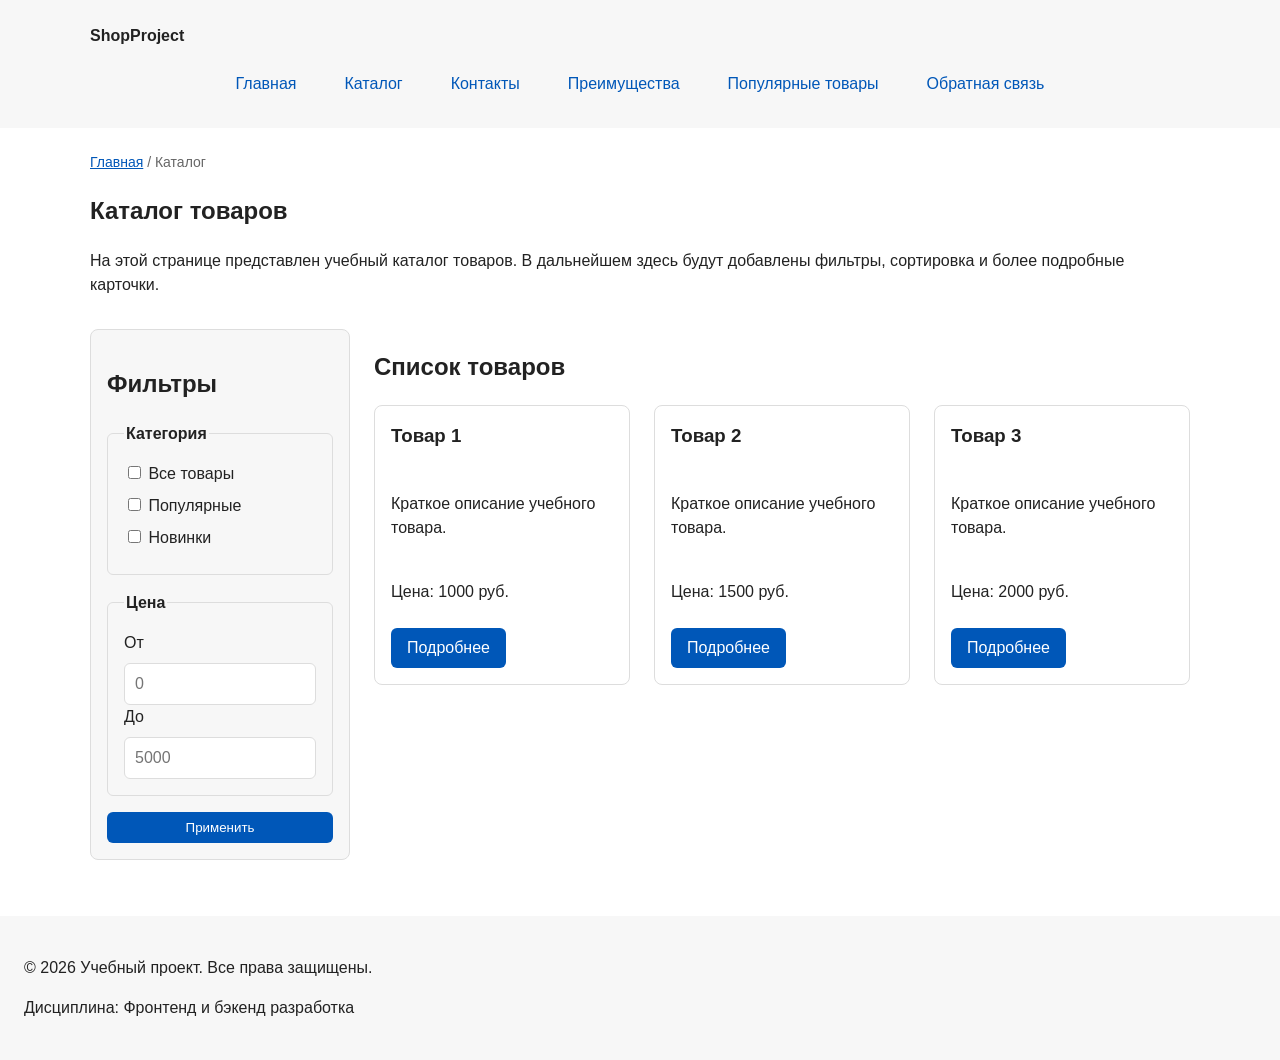
==== catalog.html @ c8adfaac "feat: add flex navigation and grid catalog layout" ====
<!DOCTYPE html>
<html lang="ru">
<head>
  <meta charset="UTF-8">
  <meta name="viewport" content="width=device-width, initial-scale=1.0">
  <meta name="description" content="Каталог товаров учебного интернет-магазина.">
  <title>Каталог товаров — Учебный интернет-магазин</title>
  <link rel="stylesheet" href="css/style.css">
</head>
<body>
  <header>
    <div class="site-header">
      <a class="site-logo" href="index.html">ShopProject</a>

      <nav class="site-nav" aria-label="Основная навигация">
        <ul class="site-nav__list">
          <li><a href="index.html">Главная</a></li>
          <li><a href="catalog.html">Каталог</a></li>
          <li><a href="contacts.html">Контакты</a></li>
          <li><a href="index.html#advantages">Преимущества</a></li>
          <li><a href="index.html#popular">Популярные товары</a></li>
          <li><a href="index.html#contacts">Обратная связь</a></li>
        </ul>
      </nav>
    </div>
  </header>

  <main>
    <nav class="breadcrumbs" aria-label="Хлебные крошки">
      <a href="index.html">Главная</a>
      <span>Каталог</span>
    </nav>

    <section class="section">
      <h1>Каталог товаров</h1>
      <p>
        На этой странице представлен учебный каталог товаров.
        В дальнейшем здесь будут добавлены фильтры, сортировка и более
        подробные карточки.
      </p>
    </section>

    <section class="catalog-layout">
      <aside class="catalog-filters">
        <h2>Фильтры</h2>

        <form class="filters-form" action="#" method="get">
          <fieldset>
            <legend>Категория</legend>

            <label>
              <input type="checkbox" name="category" value="all">
              Все товары
            </label>

            <label>
              <input type="checkbox" name="category" value="popular">
              Популярные
            </label>

            <label>
              <input type="checkbox" name="category" value="new">
              Новинки
            </label>
          </fieldset>

          <fieldset>
            <legend>Цена</legend>

            <label for="price-from">От</label>
            <input id="price-from" name="price-from" type="number" min="0" placeholder="0">

            <label for="price-to">До</label>
            <input id="price-to" name="price-to" type="number" min="0" placeholder="5000">
          </fieldset>

          <button class="button" type="submit">Применить</button>
        </form>
      </aside>

      <section class="catalog-products">
        <h2>Список товаров</h2>

        <div class="products-grid">
        <article class="product-card">
          <h3>Товар 1</h3>
          <p>Краткое описание учебного товара.</p>
          <p>Цена: 1000 руб.</p>
          <a class="button" href="index.html#popular">Подробнее</a>
        </article>

        <article class="product-card">
          <h3>Товар 2</h3>
          <p>Краткое описание учебного товара.</p>
          <p>Цена: 1500 руб.</p>
          <a class="button" href="index.html#popular">Подробнее</a>
        </article>

        <article class="product-card">
          <h3>Товар 3</h3>
          <p>Краткое описание учебного товара.</p>
          <p>Цена: 2000 руб.</p>
          <a class="button" href="index.html#popular">Подробнее</a>
        </article>
        </div>
      </section>
    </section>
  </main>

  <footer>
    <p>&copy; 2026 Учебный проект. Все права защищены.</p>
    <p>Дисциплина: Фронтенд и бэкенд разработка</p>
  </footer>
</body>
</html>
---- css/style.css ----
:root {

  --color-bg: #ffffff;
  --color-text: #222222;
  --color-muted: #666666;
  --color-primary: #0057b8;
  --color-primary-dark: #003f86;
  --color-border: #dddddd;
  --color-surface: #f7f7f7;
  --color-surface-accent: #eef5ff;
  --color-danger: #b00020;
  --color-success: #168a2f;
  --color-success-bg: #eefaf0;
  --color-white: #ffffff;

  --space-xs: 4px;
  --space-sm: 8px;
  --space-md: 16px;
  --space-lg: 24px;
  --space-xl: 32px;

  --radius-sm: 6px;
  --radius-md: 8px;
  --radius-lg: 12px;

  --container-width: 1100px;
}

* {
  box-sizing: border-box;
}

body {
  margin: 0;
  font-family: Arial, sans-serif;
  line-height: 1.5;
  color: var(--color-text);
  background-color: var(--color-bg);
}

header,
main,
footer {
  padding: var(--space-lg);
}

header {
  background-color: var(--color-surface);
}

footer {
  background-color: var(--color-surface);
}

a {
  color: var(--color-primary);
}

a:hover {
  color: var(--color-primary-dark);
}

a:focus-visible {
  outline: 2px solid var(--color-primary);
  outline-offset: 3px;
}

.site-header {
  max-width: var(--container-width);
  margin: 0 auto;
}

.site-logo {
  font-weight: bold;
  text-decoration: none;
  color: var(--color-text);
}

.site-nav__list {
  display: flex;
  flex-wrap: wrap;
  justify-content: center;
  align-items: center;
  gap: var(--space-md);
  padding: 0;
  margin: var(--space-md) 0 0;
  list-style: none;
}

.site-nav__list a {
  display: inline-block;
  padding: var(--space-sm) var(--space-md);
  color: var(--color-primary);
  text-decoration: none;
  border-radius: var(--radius-sm);
}

.site-nav__list a:hover {
  color: var(--color-white);
  background-color: var(--color-primary);
}

.hero {
  max-width: var(--container-width);
  margin: 0 auto var(--space-xl);
  padding: var(--space-xl) var(--space-lg);
  background-color: var(--color-surface-accent);
  border-radius: var(--radius-lg);
}

.section {
  max-width: var(--container-width);
  margin: 0 auto var(--space-xl);
}

.section h2 {
  margin-top: 0;
}

.button {
  display: inline-block;
  padding: var(--space-sm) var(--space-md);
  color: var(--color-white);
  background-color: var(--color-primary);
  text-decoration: none;
  border: none;
  border-radius: var(--radius-sm);
  cursor: pointer;
}

.button:hover {
  background-color: var(--color-primary-dark);
}

.button:focus-visible {
  outline: 2px solid var(--color-primary);
  outline-offset: 3px;
}

.button:disabled {
  opacity: 0.6;
  cursor: not-allowed;
}

.product-card {
  display: flex;
  flex-direction: column;
  gap: var(--space-sm);
  margin-bottom: 0;
  padding: var(--space-md);
  border: 1px solid var(--color-border);
  border-radius: var(--radius-md);
  background-color: var(--color-bg);
}

.product-card .button {
  margin-top: auto;
  align-self: flex-start;
}

.product-card:hover {
  border-color: var(--color-primary);
}

.product-card h3 {
  margin-top: 0;
}

.aside-info {
  max-width: var(--container-width);
  margin: 0 auto var(--space-xl);
  padding: var(--space-md);
  border-left: 4px solid var(--color-primary);
  background-color: var(--color-surface);
}

.order-dialog {
  width: min(100% - 32px, 560px);
  padding: var(--space-lg);
  border: none;
  border-radius: var(--radius-lg);
}

.order-dialog::backdrop {
  background-color: rgba(0, 0, 0, 0.5);
}

.form-field {
  margin-bottom: var(--space-md);
}

.form-field label {
  display: block;
  margin-bottom: var(--space-xs);
}

.form-field input,
.form-field select,
.form-field textarea {
  width: 100%;
  padding: 10px 12px;
  border: 1px solid var(--color-border);
  border-radius: var(--radius-sm);
  font: inherit;
}

.form-field input:hover,
.form-field select:hover,
.form-field textarea:hover {
  border-color: var(--color-primary);
}

.form-field input:focus-visible,
.form-field select:focus-visible,
.form-field textarea:focus-visible,
.form-actions button:focus-visible {
  outline: 2px solid var(--color-primary);
  outline-offset: 3px;
}

.form-field input[type="checkbox"] {
  width: auto;
}

.form-field small {
  display: block;
  margin-top: var(--space-xs);
  color: var(--color-muted);
}

[aria-invalid="true"] {
  border-color: var(--color-danger);
}

.form-actions {
  display: flex;
  gap: var(--space-md);
  margin-top: var(--space-lg);
}

.success-message {
  max-width: var(--container-width);
  margin: var(--space-lg) auto;
  padding: var(--space-md);
  border-left: 4px solid var(--color-success);
  background-color: var(--color-success-bg);
}

html {
  scroll-behavior: smooth;
}

:target {
  outline: 2px dashed var(--color-primary);
  outline-offset: 4px;
}

.breadcrumbs {
  max-width: var(--container-width);
  margin: 0 auto var(--space-md);
  font-size: 14px;
  color: var(--color-muted);
}

.breadcrumbs a {
  color: var(--color-primary);
}

.breadcrumbs span::before {
  content: " / ";
  color: var(--color-muted);
}

.products-grid {
  display: grid;
  grid-template-columns: repeat(3, 1fr);
  gap: var(--space-lg);
}

.catalog-layout {
  max-width: var(--container-width);
  margin: 0 auto var(--space-xl);
  display: grid;
  grid-template-columns: 260px 1fr;
  grid-template-areas: "filters products";
  gap: var(--space-lg);
}

.catalog-filters {
  grid-area: filters;
  padding: var(--space-md);
  border: 1px solid var(--color-border);
  border-radius: var(--radius-md);
  background-color: var(--color-surface);
}

.catalog-products {
  grid-area: products;
}

.filters-form {
  display: grid;
  gap: var(--space-md);
}

.filters-form fieldset {
  margin: 0;
  padding: var(--space-md);
  border: 1px solid var(--color-border);
  border-radius: var(--radius-sm);
}

.filters-form legend {
  font-weight: 700;
}

.filters-form label {
  display: block;
  margin-bottom: var(--space-sm);
}

.filters-form input[type="number"] {
  width: 100%;
  padding: 8px 10px;
  border: 1px solid var(--color-border);
  border-radius: var(--radius-sm);
  font: inherit;
}
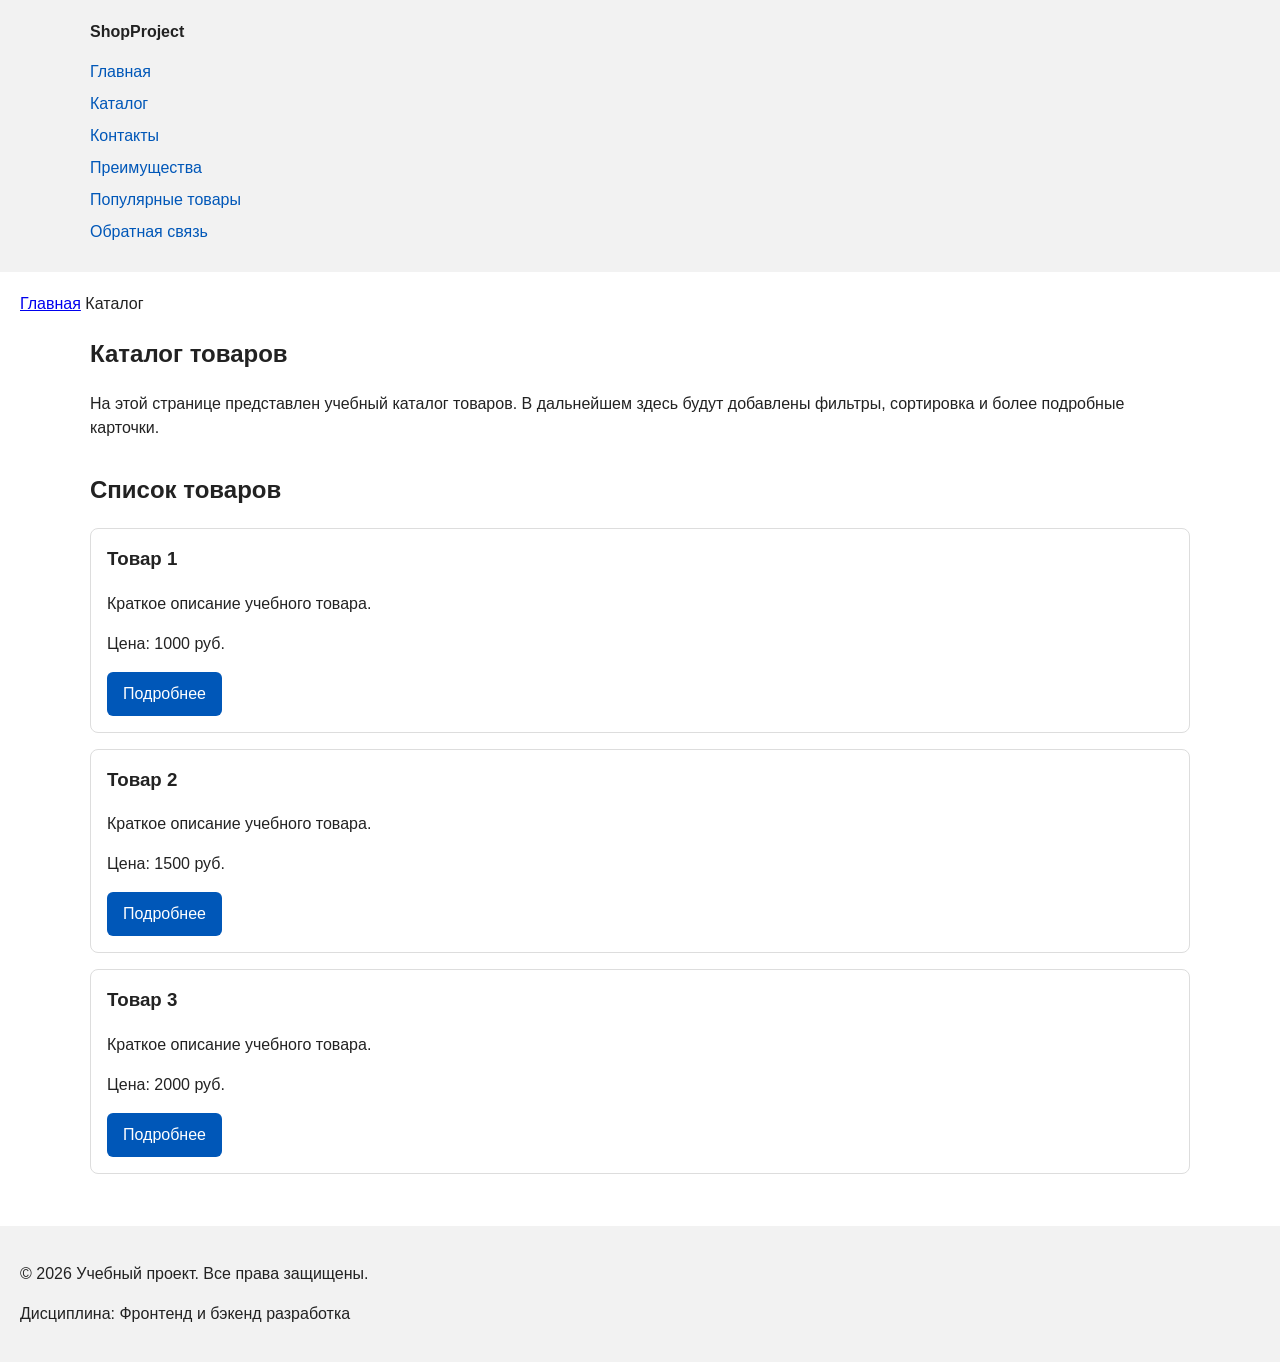
==== commit 77403117: "fix: remove form script from pages without the form" ====
--- a/catalog.html
+++ b/catalog.html
@@ -40,70 +40,29 @@
       </p>
     </section>
 
-    <section class="catalog-layout">
-      <aside class="catalog-filters">
-        <h2>Фильтры</h2>
+    <section class="section">
+      <h2>Список товаров</h2>
 
-        <form class="filters-form" action="#" method="get">
-          <fieldset>
-            <legend>Категория</legend>
+      <article class="product-card">
+        <h3>Товар 1</h3>
+        <p>Краткое описание учебного товара.</p>
+        <p>Цена: 1000 руб.</p>
+        <a class="button" href="index.html#popular">Подробнее</a>
+      </article>
 
-            <label>
-              <input type="checkbox" name="category" value="all">
-              Все товары
-            </label>
+      <article class="product-card">
+        <h3>Товар 2</h3>
+        <p>Краткое описание учебного товара.</p>
+        <p>Цена: 1500 руб.</p>
+        <a class="button" href="index.html#popular">Подробнее</a>
+      </article>
 
-            <label>
-              <input type="checkbox" name="category" value="popular">
-              Популярные
-            </label>
-
-            <label>
-              <input type="checkbox" name="category" value="new">
-              Новинки
-            </label>
-          </fieldset>
-
-          <fieldset>
-            <legend>Цена</legend>
-
-            <label for="price-from">От</label>
-            <input id="price-from" name="price-from" type="number" min="0" placeholder="0">
-
-            <label for="price-to">До</label>
-            <input id="price-to" name="price-to" type="number" min="0" placeholder="5000">
-          </fieldset>
-
-          <button class="button" type="submit">Применить</button>
-        </form>
-      </aside>
-
-      <section class="catalog-products">
-        <h2>Список товаров</h2>
-
-        <div class="products-grid">
-        <article class="product-card">
-          <h3>Товар 1</h3>
-          <p>Краткое описание учебного товара.</p>
-          <p>Цена: 1000 руб.</p>
-          <a class="button" href="index.html#popular">Подробнее</a>
-        </article>
-
-        <article class="product-card">
-          <h3>Товар 2</h3>
-          <p>Краткое описание учебного товара.</p>
-          <p>Цена: 1500 руб.</p>
-          <a class="button" href="index.html#popular">Подробнее</a>
-        </article>
-
-        <article class="product-card">
-          <h3>Товар 3</h3>
-          <p>Краткое описание учебного товара.</p>
-          <p>Цена: 2000 руб.</p>
-          <a class="button" href="index.html#popular">Подробнее</a>
-        </article>
-        </div>
-      </section>
+      <article class="product-card">
+        <h3>Товар 3</h3>
+        <p>Краткое описание учебного товара.</p>
+        <p>Цена: 2000 руб.</p>
+        <a class="button" href="index.html#popular">Подробнее</a>
+      </article>
     </section>
   </main>
 
--- a/css/style.css
+++ b/css/style.css
@@ -1,31 +1,3 @@
-:root {
-
-  --color-bg: #ffffff;
-  --color-text: #222222;
-  --color-muted: #666666;
-  --color-primary: #0057b8;
-  --color-primary-dark: #003f86;
-  --color-border: #dddddd;
-  --color-surface: #f7f7f7;
-  --color-surface-accent: #eef5ff;
-  --color-danger: #b00020;
-  --color-success: #168a2f;
-  --color-success-bg: #eefaf0;
-  --color-white: #ffffff;
-
-  --space-xs: 4px;
-  --space-sm: 8px;
-  --space-md: 16px;
-  --space-lg: 24px;
-  --space-xl: 32px;
-
-  --radius-sm: 6px;
-  --radius-md: 8px;
-  --radius-lg: 12px;
-
-  --container-width: 1100px;
-}
-
 * {
   box-sizing: border-box;
 }
@@ -34,295 +6,100 @@
   margin: 0;
   font-family: Arial, sans-serif;
   line-height: 1.5;
-  color: var(--color-text);
-  background-color: var(--color-bg);
+  color: #222222;
+  background-color: #ffffff;
 }
 
 header,
 main,
 footer {
-  padding: var(--space-lg);
+  padding: 20px;
 }
 
 header {
-  background-color: var(--color-surface);
+  background-color: #f2f2f2;
 }
 
 footer {
-  background-color: var(--color-surface);
-}
-
-a {
-  color: var(--color-primary);
-}
-
-a:hover {
-  color: var(--color-primary-dark);
-}
-
-a:focus-visible {
-  outline: 2px solid var(--color-primary);
-  outline-offset: 3px;
+  background-color: #f2f2f2;
 }
 
 .site-header {
-  max-width: var(--container-width);
+  max-width: 1100px;
   margin: 0 auto;
 }
 
 .site-logo {
   font-weight: bold;
   text-decoration: none;
-  color: var(--color-text);
+  color: #222222;
 }
 
 .site-nav__list {
-  display: flex;
-  flex-wrap: wrap;
-  justify-content: center;
-  align-items: center;
-  gap: var(--space-md);
   padding: 0;
-  margin: var(--space-md) 0 0;
+  margin: 16px 0 0;
   list-style: none;
 }
 
+.site-nav__list li {
+  margin-bottom: 8px;
+}
+
 .site-nav__list a {
-  display: inline-block;
-  padding: var(--space-sm) var(--space-md);
-  color: var(--color-primary);
+  color: #0057b8;
   text-decoration: none;
-  border-radius: var(--radius-sm);
 }
 
 .site-nav__list a:hover {
-  color: var(--color-white);
-  background-color: var(--color-primary);
+  text-decoration: underline;
 }
 
 .hero {
-  max-width: var(--container-width);
-  margin: 0 auto var(--space-xl);
-  padding: var(--space-xl) var(--space-lg);
-  background-color: var(--color-surface-accent);
-  border-radius: var(--radius-lg);
+  max-width: 1100px;
+  margin: 0 auto 32px;
+  padding: 32px 20px;
+  background-color: #eef5ff;
+  border-radius: 12px;
 }
 
 .section {
-  max-width: var(--container-width);
-  margin: 0 auto var(--space-xl);
+  max-width: 1100px;
+  margin: 0 auto 32px;
 }
 
 .section h2 {
   margin-top: 0;
 }
 
-.button {
-  display: inline-block;
-  padding: var(--space-sm) var(--space-md);
-  color: var(--color-white);
-  background-color: var(--color-primary);
-  text-decoration: none;
-  border: none;
-  border-radius: var(--radius-sm);
-  cursor: pointer;
-}
-
-.button:hover {
-  background-color: var(--color-primary-dark);
-}
-
-.button:focus-visible {
-  outline: 2px solid var(--color-primary);
-  outline-offset: 3px;
-}
-
-.button:disabled {
-  opacity: 0.6;
-  cursor: not-allowed;
-}
-
 .product-card {
-  display: flex;
-  flex-direction: column;
-  gap: var(--space-sm);
-  margin-bottom: 0;
-  padding: var(--space-md);
-  border: 1px solid var(--color-border);
-  border-radius: var(--radius-md);
-  background-color: var(--color-bg);
-}
-
-.product-card .button {
-  margin-top: auto;
-  align-self: flex-start;
-}
-
-.product-card:hover {
-  border-color: var(--color-primary);
+  margin-bottom: 16px;
+  padding: 16px;
+  border: 1px solid #dddddd;
+  border-radius: 8px;
+  background-color: #ffffff;
 }
 
 .product-card h3 {
   margin-top: 0;
 }
 
-.aside-info {
-  max-width: var(--container-width);
-  margin: 0 auto var(--space-xl);
-  padding: var(--space-md);
-  border-left: 4px solid var(--color-primary);
-  background-color: var(--color-surface);
+.button {
+  display: inline-block;
+  padding: 10px 16px;
+  color: #ffffff;
+  background-color: #0057b8;
+  text-decoration: none;
+  border-radius: 6px;
 }
 
-.order-dialog {
-  width: min(100% - 32px, 560px);
-  padding: var(--space-lg);
-  border: none;
-  border-radius: var(--radius-lg);
+.button:hover {
+  background-color: #003f86;
 }
 
-.order-dialog::backdrop {
-  background-color: rgba(0, 0, 0, 0.5);
+.aside-info {
+  max-width: 1100px;
+  margin: 0 auto 32px;
+  padding: 16px;
+  border-left: 4px solid #0057b8;
+  background-color: #f7f7f7;
 }
-
-.form-field {
-  margin-bottom: var(--space-md);
-}
-
-.form-field label {
-  display: block;
-  margin-bottom: var(--space-xs);
-}
-
-.form-field input,
-.form-field select,
-.form-field textarea {
-  width: 100%;
-  padding: 10px 12px;
-  border: 1px solid var(--color-border);
-  border-radius: var(--radius-sm);
-  font: inherit;
-}
-
-.form-field input:hover,
-.form-field select:hover,
-.form-field textarea:hover {
-  border-color: var(--color-primary);
-}
-
-.form-field input:focus-visible,
-.form-field select:focus-visible,
-.form-field textarea:focus-visible,
-.form-actions button:focus-visible {
-  outline: 2px solid var(--color-primary);
-  outline-offset: 3px;
-}
-
-.form-field input[type="checkbox"] {
-  width: auto;
-}
-
-.form-field small {
-  display: block;
-  margin-top: var(--space-xs);
-  color: var(--color-muted);
-}
-
-[aria-invalid="true"] {
-  border-color: var(--color-danger);
-}
-
-.form-actions {
-  display: flex;
-  gap: var(--space-md);
-  margin-top: var(--space-lg);
-}
-
-.success-message {
-  max-width: var(--container-width);
-  margin: var(--space-lg) auto;
-  padding: var(--space-md);
-  border-left: 4px solid var(--color-success);
-  background-color: var(--color-success-bg);
-}
-
-html {
-  scroll-behavior: smooth;
-}
-
-:target {
-  outline: 2px dashed var(--color-primary);
-  outline-offset: 4px;
-}
-
-.breadcrumbs {
-  max-width: var(--container-width);
-  margin: 0 auto var(--space-md);
-  font-size: 14px;
-  color: var(--color-muted);
-}
-
-.breadcrumbs a {
-  color: var(--color-primary);
-}
-
-.breadcrumbs span::before {
-  content: " / ";
-  color: var(--color-muted);
-}
-
-.products-grid {
-  display: grid;
-  grid-template-columns: repeat(3, 1fr);
-  gap: var(--space-lg);
-}
-
-.catalog-layout {
-  max-width: var(--container-width);
-  margin: 0 auto var(--space-xl);
-  display: grid;
-  grid-template-columns: 260px 1fr;
-  grid-template-areas: "filters products";
-  gap: var(--space-lg);
-}
-
-.catalog-filters {
-  grid-area: filters;
-  padding: var(--space-md);
-  border: 1px solid var(--color-border);
-  border-radius: var(--radius-md);
-  background-color: var(--color-surface);
-}
-
-.catalog-products {
-  grid-area: products;
-}
-
-.filters-form {
-  display: grid;
-  gap: var(--space-md);
-}
-
-.filters-form fieldset {
-  margin: 0;
-  padding: var(--space-md);
-  border: 1px solid var(--color-border);
-  border-radius: var(--radius-sm);
-}
-
-.filters-form legend {
-  font-weight: 700;
-}
-
-.filters-form label {
-  display: block;
-  margin-bottom: var(--space-sm);
-}
-
-.filters-form input[type="number"] {
-  width: 100%;
-  padding: 8px 10px;
-  border: 1px solid var(--color-border);
-  border-radius: var(--radius-sm);
-  font: inherit;
-}
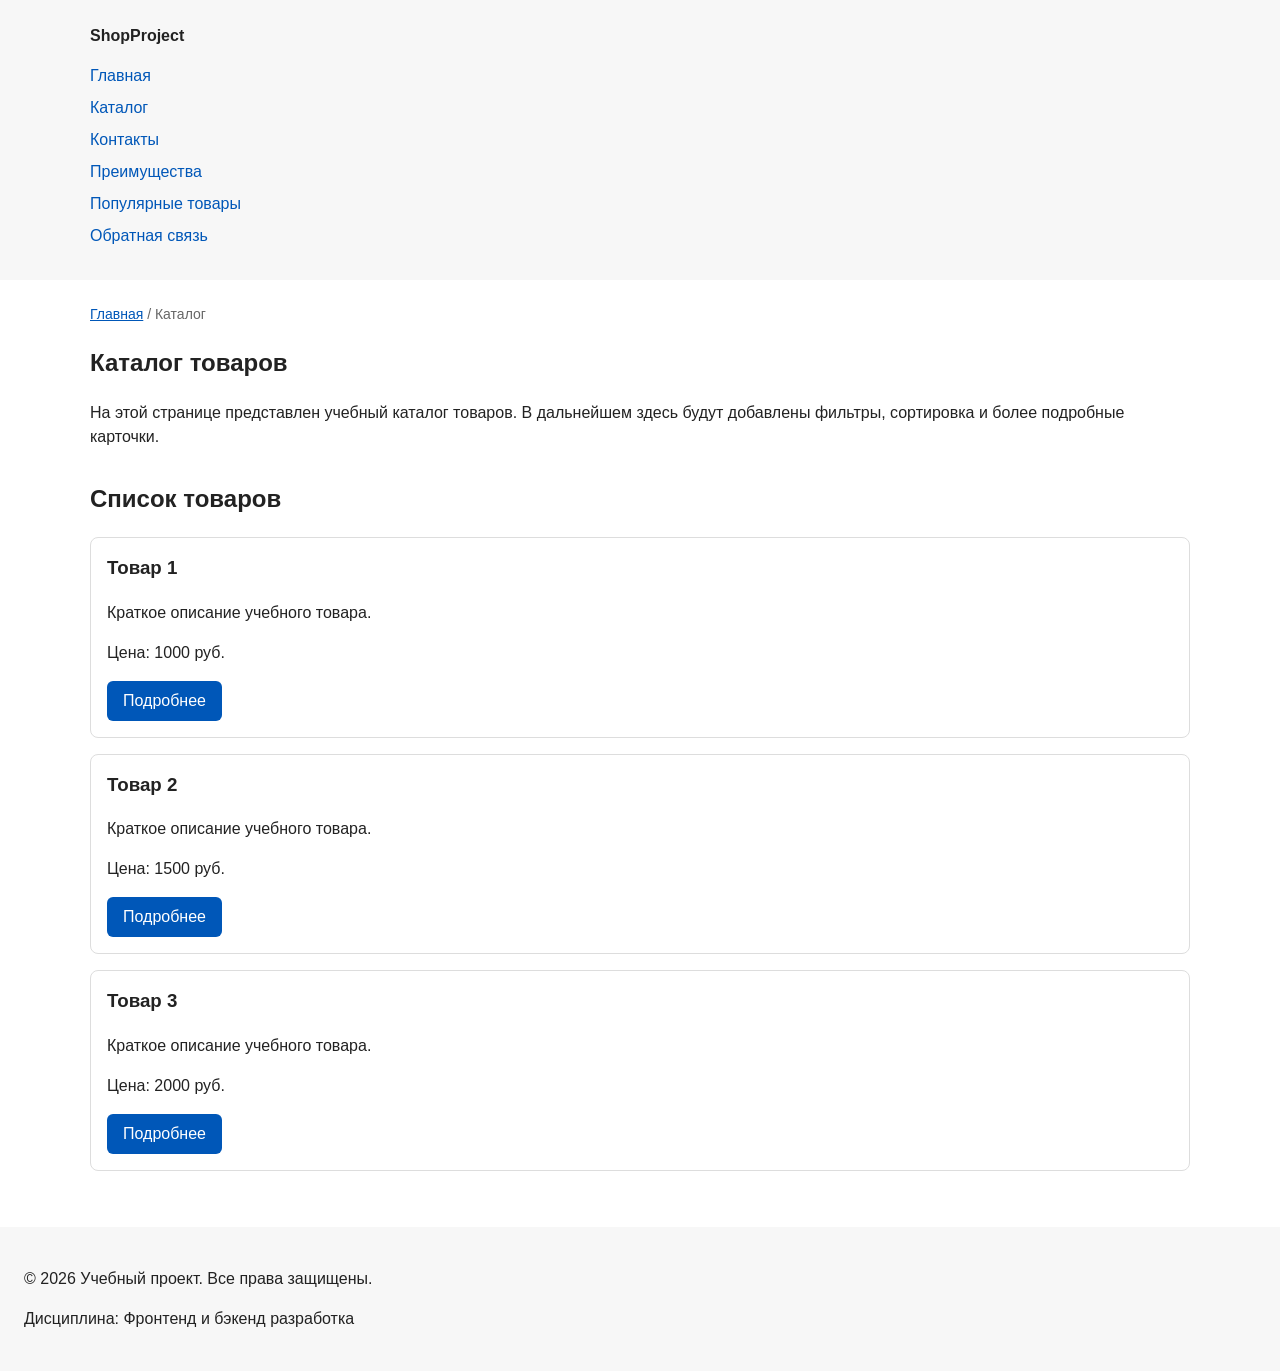
==== commit 046a5ab0: "feat: add multi-page structure navigation and anchors" ====
--- a/catalog.html
+++ b/catalog.html
@@ -6,6 +6,7 @@
   <meta name="description" content="Каталог товаров учебного интернет-магазина.">
   <title>Каталог товаров — Учебный интернет-магазин</title>
   <link rel="stylesheet" href="css/style.css">
+  <script src="js/main.js" defer></script>
 </head>
 <body>
   <header>
--- a/css/style.css
+++ b/css/style.css
@@ -1,3 +1,31 @@
+:root {
+
+  --color-bg: #ffffff;
+  --color-text: #222222;
+  --color-muted: #666666;
+  --color-primary: #0057b8;
+  --color-primary-dark: #003f86;
+  --color-border: #dddddd;
+  --color-surface: #f7f7f7;
+  --color-surface-accent: #eef5ff;
+  --color-danger: #b00020;
+  --color-success: #168a2f;
+  --color-success-bg: #eefaf0;
+  --color-white: #ffffff;
+
+  --space-xs: 4px;
+  --space-sm: 8px;
+  --space-md: 16px;
+  --space-lg: 24px;
+  --space-xl: 32px;
+
+  --radius-sm: 6px;
+  --radius-md: 8px;
+  --radius-lg: 12px;
+
+  --container-width: 1100px;
+}
+
 * {
   box-sizing: border-box;
 }
@@ -6,47 +34,60 @@
   margin: 0;
   font-family: Arial, sans-serif;
   line-height: 1.5;
-  color: #222222;
-  background-color: #ffffff;
+  color: var(--color-text);
+  background-color: var(--color-bg);
 }
 
 header,
 main,
 footer {
-  padding: 20px;
+  padding: var(--space-lg);
 }
 
 header {
-  background-color: #f2f2f2;
+  background-color: var(--color-surface);
 }
 
 footer {
-  background-color: #f2f2f2;
+  background-color: var(--color-surface);
+}
+
+a {
+  color: var(--color-primary);
+}
+
+a:hover {
+  color: var(--color-primary-dark);
+}
+
+a:focus-visible {
+  outline: 2px solid var(--color-primary);
+  outline-offset: 3px;
 }
 
 .site-header {
-  max-width: 1100px;
+  max-width: var(--container-width);
   margin: 0 auto;
 }
 
 .site-logo {
   font-weight: bold;
   text-decoration: none;
-  color: #222222;
+  color: var(--color-text);
 }
 
 .site-nav__list {
   padding: 0;
-  margin: 16px 0 0;
+  margin: var(--space-md) 0 0;
   list-style: none;
 }
 
 .site-nav__list li {
-  margin-bottom: 8px;
+  margin-bottom: var(--space-sm);
 }
 
 .site-nav__list a {
-  color: #0057b8;
+  color: var(--color-primary);
   text-decoration: none;
 }
 
@@ -55,51 +96,164 @@
 }
 
 .hero {
-  max-width: 1100px;
-  margin: 0 auto 32px;
-  padding: 32px 20px;
-  background-color: #eef5ff;
-  border-radius: 12px;
+  max-width: var(--container-width);
+  margin: 0 auto var(--space-xl);
+  padding: var(--space-xl) var(--space-lg);
+  background-color: var(--color-surface-accent);
+  border-radius: var(--radius-lg);
 }
 
 .section {
-  max-width: 1100px;
-  margin: 0 auto 32px;
+  max-width: var(--container-width);
+  margin: 0 auto var(--space-xl);
 }
 
 .section h2 {
   margin-top: 0;
 }
 
+.button {
+  display: inline-block;
+  padding: var(--space-sm) var(--space-md);
+  color: var(--color-white);
+  background-color: var(--color-primary);
+  text-decoration: none;
+  border: none;
+  border-radius: var(--radius-sm);
+  cursor: pointer;
+}
+
+.button:hover {
+  background-color: var(--color-primary-dark);
+}
+
+.button:focus-visible {
+  outline: 2px solid var(--color-primary);
+  outline-offset: 3px;
+}
+
+.button:disabled {
+  opacity: 0.6;
+  cursor: not-allowed;
+}
+
 .product-card {
-  margin-bottom: 16px;
-  padding: 16px;
-  border: 1px solid #dddddd;
-  border-radius: 8px;
-  background-color: #ffffff;
+  margin-bottom: var(--space-md);
+  padding: var(--space-md);
+  border: 1px solid var(--color-border);
+  border-radius: var(--radius-md);
+  background-color: var(--color-bg);
+}
+
+.product-card:hover {
+  border-color: var(--color-primary);
 }
 
 .product-card h3 {
   margin-top: 0;
 }
 
-.button {
-  display: inline-block;
-  padding: 10px 16px;
-  color: #ffffff;
-  background-color: #0057b8;
-  text-decoration: none;
-  border-radius: 6px;
-}
-
-.button:hover {
-  background-color: #003f86;
-}
-
 .aside-info {
-  max-width: 1100px;
-  margin: 0 auto 32px;
-  padding: 16px;
-  border-left: 4px solid #0057b8;
-  background-color: #f7f7f7;
-}
+  max-width: var(--container-width);
+  margin: 0 auto var(--space-xl);
+  padding: var(--space-md);
+  border-left: 4px solid var(--color-primary);
+  background-color: var(--color-surface);
+}
+
+.order-dialog {
+  width: min(100% - 32px, 560px);
+  padding: var(--space-lg);
+  border: none;
+  border-radius: var(--radius-lg);
+}
+
+.order-dialog::backdrop {
+  background-color: rgba(0, 0, 0, 0.5);
+}
+
+.form-field {
+  margin-bottom: var(--space-md);
+}
+
+.form-field label {
+  display: block;
+  margin-bottom: var(--space-xs);
+}
+
+.form-field input,
+.form-field select,
+.form-field textarea {
+  width: 100%;
+  padding: 10px 12px;
+  border: 1px solid var(--color-border);
+  border-radius: var(--radius-sm);
+  font: inherit;
+}
+
+.form-field input:hover,
+.form-field select:hover,
+.form-field textarea:hover {
+  border-color: var(--color-primary);
+}
+
+.form-field input:focus-visible,
+.form-field select:focus-visible,
+.form-field textarea:focus-visible,
+.form-actions button:focus-visible {
+  outline: 2px solid var(--color-primary);
+  outline-offset: 3px;
+}
+
+.form-field input[type="checkbox"] {
+  width: auto;
+}
+
+.form-field small {
+  display: block;
+  margin-top: var(--space-xs);
+  color: var(--color-muted);
+}
+
+[aria-invalid="true"] {
+  border-color: var(--color-danger);
+}
+
+.form-actions {
+  display: flex;
+  gap: var(--space-md);
+  margin-top: var(--space-lg);
+}
+
+.success-message {
+  max-width: var(--container-width);
+  margin: var(--space-lg) auto;
+  padding: var(--space-md);
+  border-left: 4px solid var(--color-success);
+  background-color: var(--color-success-bg);
+}
+
+html {
+  scroll-behavior: smooth;
+}
+
+:target {
+  outline: 2px dashed var(--color-primary);
+  outline-offset: 4px;
+}
+
+.breadcrumbs {
+  max-width: var(--container-width);
+  margin: 0 auto var(--space-md);
+  font-size: 14px;
+  color: var(--color-muted);
+}
+
+.breadcrumbs a {
+  color: var(--color-primary);
+}
+
+.breadcrumbs span::before {
+  content: " / ";
+  color: var(--color-muted);
+}
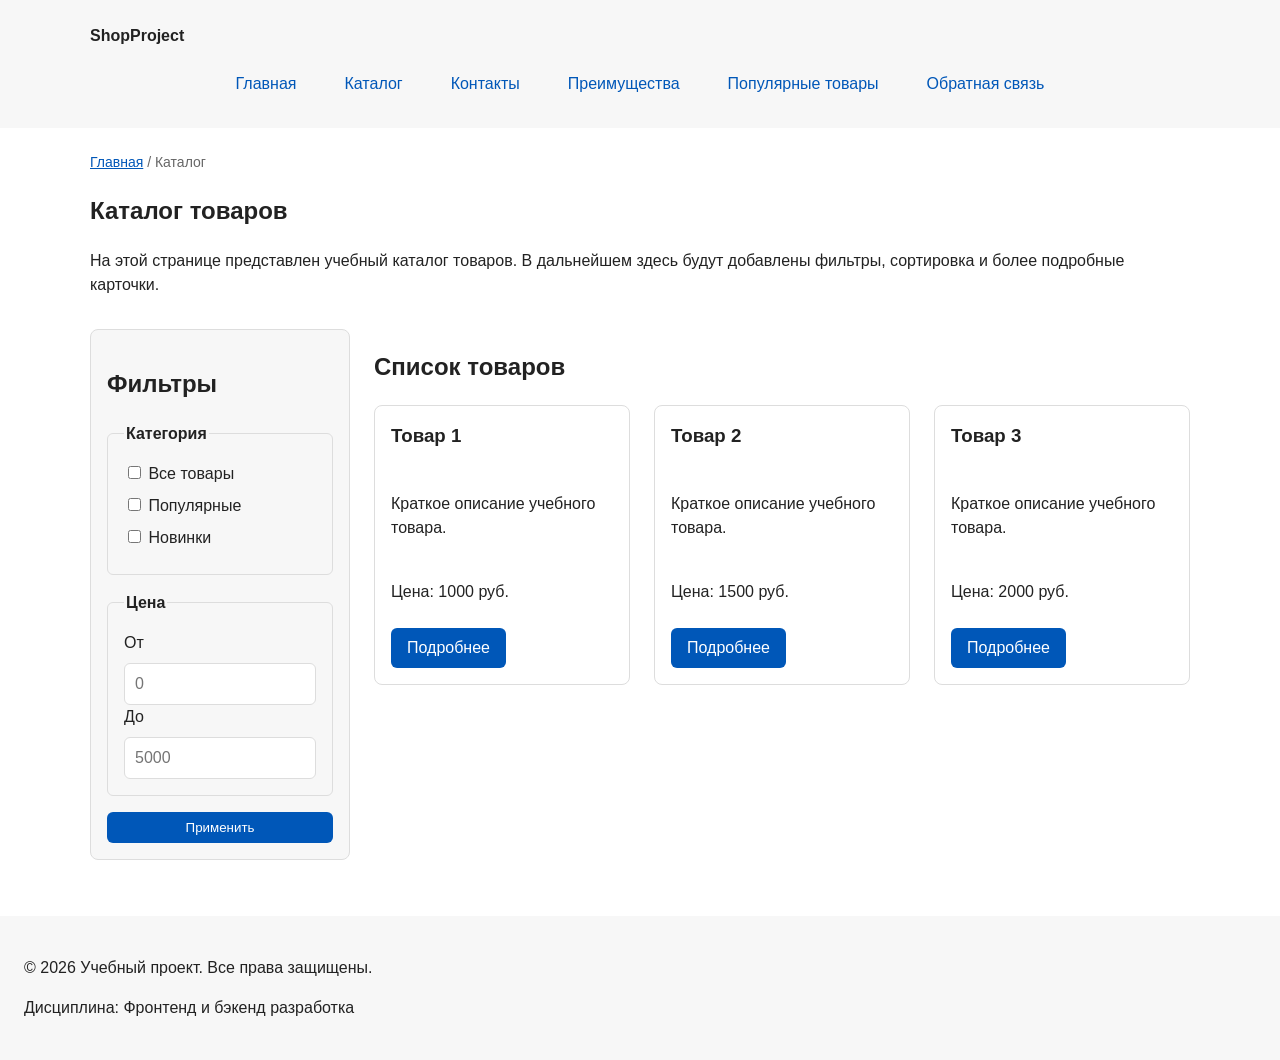
==== commit df03221d: "Merge pull request #6 from krutish14/feature/flex-grid-navigation Add flex navigation and grid catal" ====
--- a/catalog.html
+++ b/catalog.html
@@ -6,7 +6,6 @@
   <meta name="description" content="Каталог товаров учебного интернет-магазина.">
   <title>Каталог товаров — Учебный интернет-магазин</title>
   <link rel="stylesheet" href="css/style.css">
-  <script src="js/main.js" defer></script>
 </head>
 <body>
   <header>
@@ -41,29 +40,70 @@
       </p>
     </section>
 
-    <section class="section">
-      <h2>Список товаров</h2>
+    <section class="catalog-layout">
+      <aside class="catalog-filters">
+        <h2>Фильтры</h2>
 
-      <article class="product-card">
-        <h3>Товар 1</h3>
-        <p>Краткое описание учебного товара.</p>
-        <p>Цена: 1000 руб.</p>
-        <a class="button" href="index.html#popular">Подробнее</a>
-      </article>
+        <form class="filters-form" action="#" method="get">
+          <fieldset>
+            <legend>Категория</legend>
 
-      <article class="product-card">
-        <h3>Товар 2</h3>
-        <p>Краткое описание учебного товара.</p>
-        <p>Цена: 1500 руб.</p>
-        <a class="button" href="index.html#popular">Подробнее</a>
-      </article>
+            <label>
+              <input type="checkbox" name="category" value="all">
+              Все товары
+            </label>
 
-      <article class="product-card">
-        <h3>Товар 3</h3>
-        <p>Краткое описание учебного товара.</p>
-        <p>Цена: 2000 руб.</p>
-        <a class="button" href="index.html#popular">Подробнее</a>
-      </article>
+            <label>
+              <input type="checkbox" name="category" value="popular">
+              Популярные
+            </label>
+
+            <label>
+              <input type="checkbox" name="category" value="new">
+              Новинки
+            </label>
+          </fieldset>
+
+          <fieldset>
+            <legend>Цена</legend>
+
+            <label for="price-from">От</label>
+            <input id="price-from" name="price-from" type="number" min="0" placeholder="0">
+
+            <label for="price-to">До</label>
+            <input id="price-to" name="price-to" type="number" min="0" placeholder="5000">
+          </fieldset>
+
+          <button class="button" type="submit">Применить</button>
+        </form>
+      </aside>
+
+      <section class="catalog-products">
+        <h2>Список товаров</h2>
+
+        <div class="products-grid">
+        <article class="product-card">
+          <h3>Товар 1</h3>
+          <p>Краткое описание учебного товара.</p>
+          <p>Цена: 1000 руб.</p>
+          <a class="button" href="index.html#popular">Подробнее</a>
+        </article>
+
+        <article class="product-card">
+          <h3>Товар 2</h3>
+          <p>Краткое описание учебного товара.</p>
+          <p>Цена: 1500 руб.</p>
+          <a class="button" href="index.html#popular">Подробнее</a>
+        </article>
+
+        <article class="product-card">
+          <h3>Товар 3</h3>
+          <p>Краткое описание учебного товара.</p>
+          <p>Цена: 2000 руб.</p>
+          <a class="button" href="index.html#popular">Подробнее</a>
+        </article>
+        </div>
+      </section>
     </section>
   </main>
 
--- a/css/style.css
+++ b/css/style.css
@@ -77,22 +77,27 @@
 }
 
 .site-nav__list {
+  display: flex;
+  flex-wrap: wrap;
+  justify-content: center;
+  align-items: center;
+  gap: var(--space-md);
   padding: 0;
   margin: var(--space-md) 0 0;
   list-style: none;
 }
 
-.site-nav__list li {
-  margin-bottom: var(--space-sm);
-}
-
 .site-nav__list a {
+  display: inline-block;
+  padding: var(--space-sm) var(--space-md);
   color: var(--color-primary);
   text-decoration: none;
+  border-radius: var(--radius-sm);
 }
 
 .site-nav__list a:hover {
-  text-decoration: underline;
+  color: var(--color-white);
+  background-color: var(--color-primary);
 }
 
 .hero {
@@ -138,11 +143,19 @@
 }
 
 .product-card {
-  margin-bottom: var(--space-md);
+  display: flex;
+  flex-direction: column;
+  gap: var(--space-sm);
+  margin-bottom: 0;
   padding: var(--space-md);
   border: 1px solid var(--color-border);
   border-radius: var(--radius-md);
   background-color: var(--color-bg);
+}
+
+.product-card .button {
+  margin-top: auto;
+  align-self: flex-start;
 }
 
 .product-card:hover {
@@ -257,3 +270,59 @@
   content: " / ";
   color: var(--color-muted);
 }
+
+.products-grid {
+  display: grid;
+  grid-template-columns: repeat(3, 1fr);
+  gap: var(--space-lg);
+}
+
+.catalog-layout {
+  max-width: var(--container-width);
+  margin: 0 auto var(--space-xl);
+  display: grid;
+  grid-template-columns: 260px 1fr;
+  grid-template-areas: "filters products";
+  gap: var(--space-lg);
+}
+
+.catalog-filters {
+  grid-area: filters;
+  padding: var(--space-md);
+  border: 1px solid var(--color-border);
+  border-radius: var(--radius-md);
+  background-color: var(--color-surface);
+}
+
+.catalog-products {
+  grid-area: products;
+}
+
+.filters-form {
+  display: grid;
+  gap: var(--space-md);
+}
+
+.filters-form fieldset {
+  margin: 0;
+  padding: var(--space-md);
+  border: 1px solid var(--color-border);
+  border-radius: var(--radius-sm);
+}
+
+.filters-form legend {
+  font-weight: 700;
+}
+
+.filters-form label {
+  display: block;
+  margin-bottom: var(--space-sm);
+}
+
+.filters-form input[type="number"] {
+  width: 100%;
+  padding: 8px 10px;
+  border: 1px solid var(--color-border);
+  border-radius: var(--radius-sm);
+  font: inherit;
+}
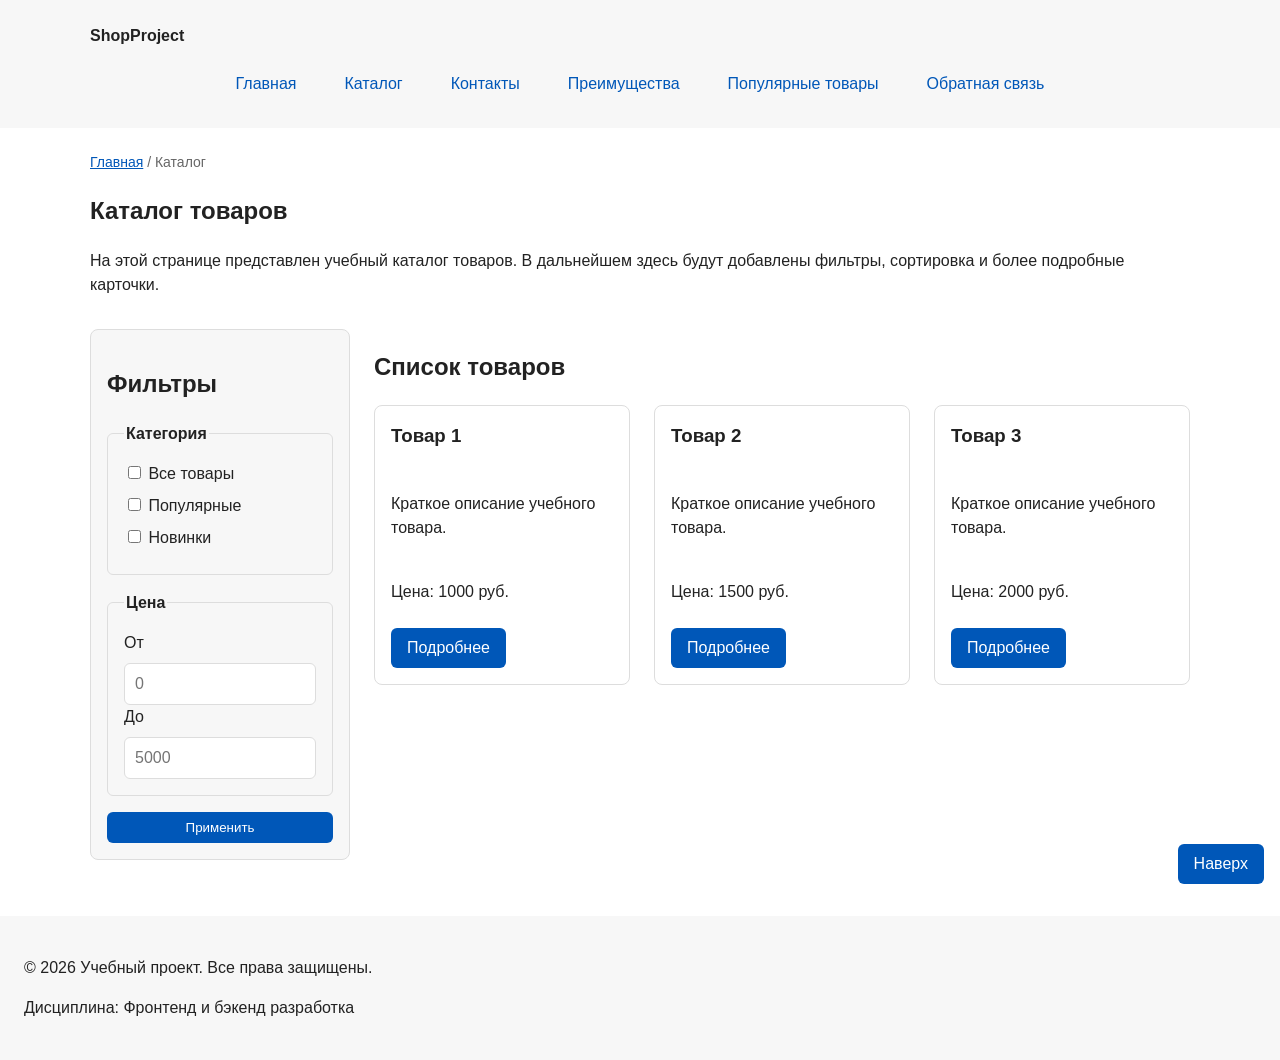
==== commit 64f9582e: "feat: add fixed back-to-top button" ====
--- a/catalog.html
+++ b/catalog.html
@@ -7,7 +7,7 @@
   <title>Каталог товаров — Учебный интернет-магазин</title>
   <link rel="stylesheet" href="css/style.css">
 </head>
-<body>
+<body id="top">
   <header>
     <div class="site-header">
       <a class="site-logo" href="index.html">ShopProject</a>
@@ -111,5 +111,7 @@
     <p>&copy; 2026 Учебный проект. Все права защищены.</p>
     <p>Дисциплина: Фронтенд и бэкенд разработка</p>
   </footer>
+
+  <a class="button back-to-top" href="#top">Наверх</a>
 </body>
 </html>
--- a/css/style.css
+++ b/css/style.css
@@ -319,6 +319,13 @@
   margin-bottom: var(--space-sm);
 }
 
+.back-to-top {
+  position: fixed;
+  right: var(--space-md);
+  bottom: var(--space-md);
+  z-index: 10;
+}
+
 .filters-form input[type="number"] {
   width: 100%;
   padding: 8px 10px;
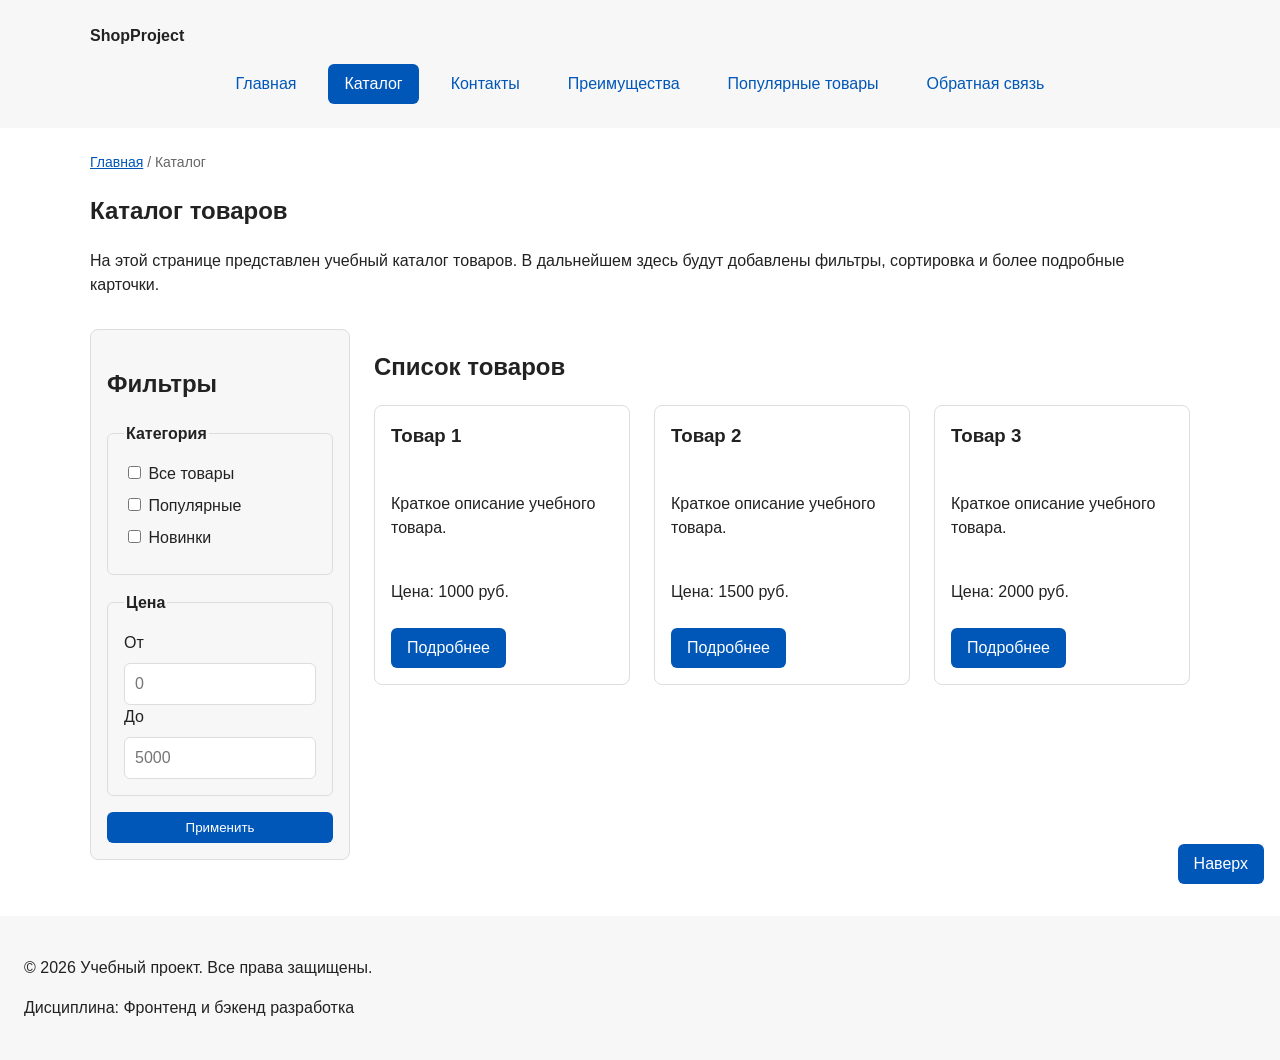
==== commit b67e7430: "refactor: apply BEM naming to CSS classes Co-Authored-By: Claude Haiku 5.5 <noreply@anthropic.com> C" ====
--- a/catalog.html
+++ b/catalog.html
@@ -8,18 +8,18 @@
   <link rel="stylesheet" href="css/style.css">
 </head>
 <body id="top">
-  <header>
-    <div class="site-header">
-      <a class="site-logo" href="index.html">ShopProject</a>
+  <header class="site-header">
+    <div class="site-header__inner">
+      <a class="site-header__logo" href="index.html">ShopProject</a>
 
       <nav class="site-nav" aria-label="Основная навигация">
         <ul class="site-nav__list">
-          <li><a href="index.html">Главная</a></li>
-          <li><a href="catalog.html">Каталог</a></li>
-          <li><a href="contacts.html">Контакты</a></li>
-          <li><a href="index.html#advantages">Преимущества</a></li>
-          <li><a href="index.html#popular">Популярные товары</a></li>
-          <li><a href="index.html#contacts">Обратная связь</a></li>
+          <li class="site-nav__item"><a class="site-nav__link" href="index.html">Главная</a></li>
+          <li class="site-nav__item"><a class="site-nav__link site-nav__link--active" href="catalog.html" aria-current="page">Каталог</a></li>
+          <li class="site-nav__item"><a class="site-nav__link" href="contacts.html">Контакты</a></li>
+          <li class="site-nav__item"><a class="site-nav__link" href="index.html#advantages">Преимущества</a></li>
+          <li class="site-nav__item"><a class="site-nav__link" href="index.html#popular">Популярные товары</a></li>
+          <li class="site-nav__item"><a class="site-nav__link" href="index.html#contacts">Обратная связь</a></li>
         </ul>
       </nav>
     </div>
@@ -27,8 +27,8 @@
 
   <main>
     <nav class="breadcrumbs" aria-label="Хлебные крошки">
-      <a href="index.html">Главная</a>
-      <span>Каталог</span>
+      <a class="breadcrumbs__link" href="index.html">Главная</a>
+      <span class="breadcrumbs__current">Каталог</span>
     </nav>
 
     <section class="section">
@@ -42,36 +42,36 @@
 
     <section class="catalog-layout">
       <aside class="catalog-filters">
-        <h2>Фильтры</h2>
+        <h2 class="catalog-filters__title">Фильтры</h2>
 
-        <form class="filters-form" action="#" method="get">
-          <fieldset>
-            <legend>Категория</legend>
+        <form class="catalog-filters__form" action="#" method="get">
+          <fieldset class="catalog-filters__group">
+            <legend class="catalog-filters__legend">Категория</legend>
 
-            <label>
+            <label class="catalog-filters__label">
               <input type="checkbox" name="category" value="all">
               Все товары
             </label>
 
-            <label>
+            <label class="catalog-filters__label">
               <input type="checkbox" name="category" value="popular">
               Популярные
             </label>
 
-            <label>
+            <label class="catalog-filters__label">
               <input type="checkbox" name="category" value="new">
               Новинки
             </label>
           </fieldset>
 
-          <fieldset>
-            <legend>Цена</legend>
+          <fieldset class="catalog-filters__group">
+            <legend class="catalog-filters__legend">Цена</legend>
 
-            <label for="price-from">От</label>
-            <input id="price-from" name="price-from" type="number" min="0" placeholder="0">
+            <label class="catalog-filters__label" for="price-from">От</label>
+            <input class="catalog-filters__input" id="price-from" name="price-from" type="number" min="0" placeholder="0">
 
-            <label for="price-to">До</label>
-            <input id="price-to" name="price-to" type="number" min="0" placeholder="5000">
+            <label class="catalog-filters__label" for="price-to">До</label>
+            <input class="catalog-filters__input" id="price-to" name="price-to" type="number" min="0" placeholder="5000">
           </fieldset>
 
           <button class="button" type="submit">Применить</button>
@@ -79,37 +79,37 @@
       </aside>
 
       <section class="catalog-products">
-        <h2>Список товаров</h2>
+        <h2 class="catalog-products__title">Список товаров</h2>
 
         <div class="products-grid">
-        <article class="product-card">
-          <h3>Товар 1</h3>
-          <p>Краткое описание учебного товара.</p>
-          <p>Цена: 1000 руб.</p>
-          <a class="button" href="index.html#popular">Подробнее</a>
-        </article>
+          <article class="product-card">
+            <h3 class="product-card__title">Товар 1</h3>
+            <p class="product-card__description">Краткое описание учебного товара.</p>
+            <p class="product-card__price">Цена: 1000 руб.</p>
+            <a class="button product-card__button" href="index.html#popular">Подробнее</a>
+          </article>
 
-        <article class="product-card">
-          <h3>Товар 2</h3>
-          <p>Краткое описание учебного товара.</p>
-          <p>Цена: 1500 руб.</p>
-          <a class="button" href="index.html#popular">Подробнее</a>
-        </article>
+          <article class="product-card">
+            <h3 class="product-card__title">Товар 2</h3>
+            <p class="product-card__description">Краткое описание учебного товара.</p>
+            <p class="product-card__price">Цена: 1500 руб.</p>
+            <a class="button product-card__button" href="index.html#popular">Подробнее</a>
+          </article>
 
-        <article class="product-card">
-          <h3>Товар 3</h3>
-          <p>Краткое описание учебного товара.</p>
-          <p>Цена: 2000 руб.</p>
-          <a class="button" href="index.html#popular">Подробнее</a>
-        </article>
+          <article class="product-card">
+            <h3 class="product-card__title">Товар 3</h3>
+            <p class="product-card__description">Краткое описание учебного товара.</p>
+            <p class="product-card__price">Цена: 2000 руб.</p>
+            <a class="button product-card__button" href="index.html#popular">Подробнее</a>
+          </article>
         </div>
       </section>
     </section>
   </main>
 
-  <footer>
-    <p>&copy; 2026 Учебный проект. Все права защищены.</p>
-    <p>Дисциплина: Фронтенд и бэкенд разработка</p>
+  <footer class="site-footer">
+    <p class="site-footer__text">&copy; 2026 Учебный проект. Все права защищены.</p>
+    <p class="site-footer__text">Дисциплина: Фронтенд и бэкенд разработка</p>
   </footer>
 
   <a class="button back-to-top" href="#top">Наверх</a>
--- a/css/style.css
+++ b/css/style.css
@@ -38,18 +38,8 @@
   background-color: var(--color-bg);
 }
 
-header,
-main,
-footer {
+main {
   padding: var(--space-lg);
-}
-
-header {
-  background-color: var(--color-surface);
-}
-
-footer {
-  background-color: var(--color-surface);
 }
 
 a {
@@ -66,11 +56,19 @@
 }
 
 .site-header {
+  position: sticky;
+  top: 0;
+  z-index: 20;
+  padding: var(--space-lg);
+  background-color: var(--color-surface);
+}
+
+.site-header__inner {
   max-width: var(--container-width);
   margin: 0 auto;
 }
 
-.site-logo {
+.site-header__logo {
   font-weight: bold;
   text-decoration: none;
   color: var(--color-text);
@@ -87,7 +85,7 @@
   list-style: none;
 }
 
-.site-nav__list a {
+.site-nav__link {
   display: inline-block;
   padding: var(--space-sm) var(--space-md);
   color: var(--color-primary);
@@ -95,9 +93,19 @@
   border-radius: var(--radius-sm);
 }
 
-.site-nav__list a:hover {
-  color: var(--color-white);
-  background-color: var(--color-primary);
+.site-nav__link:hover {
+  color: var(--color-white);
+  background-color: var(--color-primary);
+}
+
+.site-nav__link--active {
+  color: var(--color-white);
+  background-color: var(--color-primary);
+}
+
+.site-footer {
+  padding: var(--space-lg);
+  background-color: var(--color-surface);
 }
 
 .hero {
@@ -113,7 +121,7 @@
   margin: 0 auto var(--space-xl);
 }
 
-.section h2 {
+.section__title {
   margin-top: 0;
 }
 
@@ -140,6 +148,28 @@
 .button:disabled {
   opacity: 0.6;
   cursor: not-allowed;
+}
+
+.button--primary {
+  color: var(--color-white);
+  background-color: var(--color-primary);
+}
+
+.button--secondary {
+  color: var(--color-primary);
+  background-color: transparent;
+  border: 1px solid var(--color-primary);
+}
+
+.button--secondary:hover {
+  color: var(--color-white);
+  background-color: var(--color-primary);
+}
+
+.products-grid {
+  display: grid;
+  grid-template-columns: repeat(3, 1fr);
+  gap: var(--space-lg);
 }
 
 .product-card {
@@ -153,17 +183,21 @@
   background-color: var(--color-bg);
 }
 
-.product-card .button {
+.product-card:hover {
+  border-color: var(--color-primary);
+}
+
+.product-card--featured {
+  border-color: var(--color-primary);
+}
+
+.product-card__title {
+  margin-top: 0;
+}
+
+.product-card__button {
   margin-top: auto;
   align-self: flex-start;
-}
-
-.product-card:hover {
-  border-color: var(--color-primary);
-}
-
-.product-card h3 {
-  margin-top: 0;
 }
 
 .aside-info {
@@ -185,18 +219,18 @@
   background-color: rgba(0, 0, 0, 0.5);
 }
 
-.form-field {
+.order-form__field {
   margin-bottom: var(--space-md);
 }
 
-.form-field label {
+.order-form__label {
   display: block;
   margin-bottom: var(--space-xs);
 }
 
-.form-field input,
-.form-field select,
-.form-field textarea {
+.order-form__input,
+.order-form__select,
+.order-form__textarea {
   width: 100%;
   padding: 10px 12px;
   border: 1px solid var(--color-border);
@@ -204,40 +238,39 @@
   font: inherit;
 }
 
-.form-field input:hover,
-.form-field select:hover,
-.form-field textarea:hover {
+.order-form__input:hover,
+.order-form__select:hover,
+.order-form__textarea:hover {
   border-color: var(--color-primary);
 }
 
-.form-field input:focus-visible,
-.form-field select:focus-visible,
-.form-field textarea:focus-visible,
-.form-actions button:focus-visible {
+.order-form__input:focus-visible,
+.order-form__select:focus-visible,
+.order-form__textarea:focus-visible {
   outline: 2px solid var(--color-primary);
   outline-offset: 3px;
 }
 
-.form-field input[type="checkbox"] {
+.order-form__checkbox {
   width: auto;
 }
 
-.form-field small {
+.order-form__hint {
   display: block;
   margin-top: var(--space-xs);
   color: var(--color-muted);
 }
 
-[aria-invalid="true"] {
-  border-color: var(--color-danger);
-}
-
-.form-actions {
+.order-form__actions {
   display: flex;
   gap: var(--space-md);
   margin-top: var(--space-lg);
 }
 
+[aria-invalid="true"] {
+  border-color: var(--color-danger);
+}
+
 .success-message {
   max-width: var(--container-width);
   margin: var(--space-lg) auto;
@@ -262,19 +295,13 @@
   color: var(--color-muted);
 }
 
-.breadcrumbs a {
+.breadcrumbs__link {
   color: var(--color-primary);
 }
 
-.breadcrumbs span::before {
+.breadcrumbs__current::before {
   content: " / ";
   color: var(--color-muted);
-}
-
-.products-grid {
-  display: grid;
-  grid-template-columns: repeat(3, 1fr);
-  gap: var(--space-lg);
 }
 
 .catalog-layout {
@@ -298,25 +325,33 @@
   grid-area: products;
 }
 
-.filters-form {
+.catalog-filters__form {
   display: grid;
   gap: var(--space-md);
 }
 
-.filters-form fieldset {
+.catalog-filters__group {
   margin: 0;
   padding: var(--space-md);
   border: 1px solid var(--color-border);
   border-radius: var(--radius-sm);
 }
 
-.filters-form legend {
+.catalog-filters__legend {
   font-weight: 700;
 }
 
-.filters-form label {
+.catalog-filters__label {
   display: block;
   margin-bottom: var(--space-sm);
+}
+
+.catalog-filters__input {
+  width: 100%;
+  padding: 8px 10px;
+  border: 1px solid var(--color-border);
+  border-radius: var(--radius-sm);
+  font: inherit;
 }
 
 .back-to-top {
@@ -325,11 +360,3 @@
   bottom: var(--space-md);
   z-index: 10;
 }
-
-.filters-form input[type="number"] {
-  width: 100%;
-  padding: 8px 10px;
-  border: 1px solid var(--color-border);
-  border-radius: var(--radius-sm);
-  font: inherit;
-}
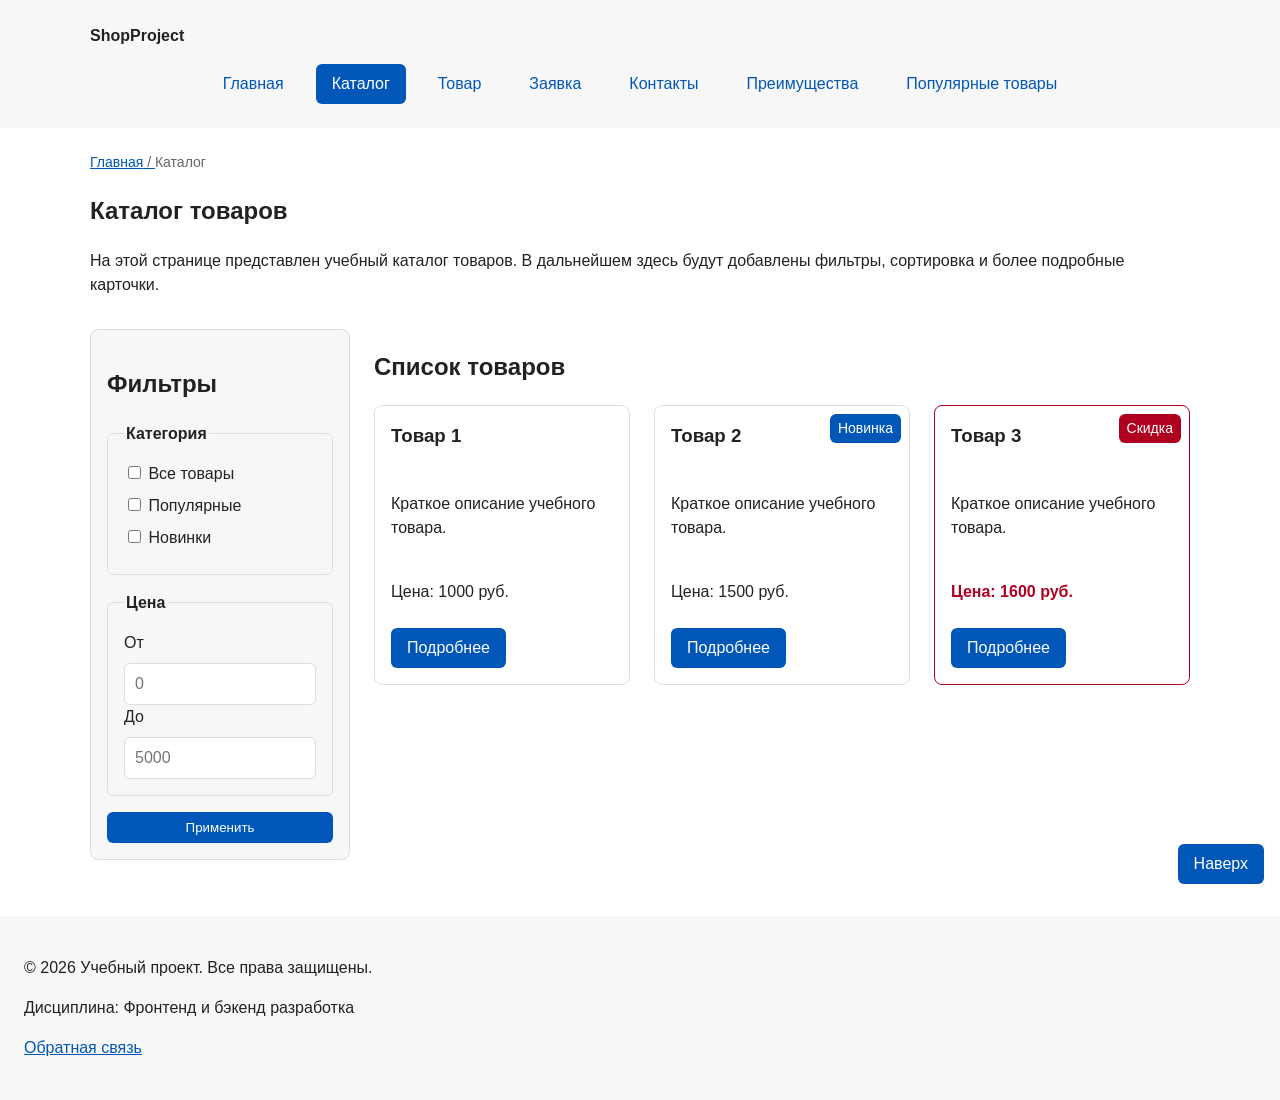
==== commit b9af2e05: "fix: prepare HTML CSS project for submission Add product and order pages, unify navigation and title" ====
--- a/catalog.html
+++ b/catalog.html
@@ -8,6 +8,7 @@
   <link rel="stylesheet" href="css/style.css">
 </head>
 <body id="top">
+  <a class="skip-link" href="#main-content">Перейти к содержанию</a>
   <header class="site-header">
     <div class="site-header__inner">
       <a class="site-header__logo" href="index.html">ShopProject</a>
@@ -16,16 +17,17 @@
         <ul class="site-nav__list">
           <li class="site-nav__item"><a class="site-nav__link" href="index.html">Главная</a></li>
           <li class="site-nav__item"><a class="site-nav__link site-nav__link--active" href="catalog.html" aria-current="page">Каталог</a></li>
+          <li class="site-nav__item"><a class="site-nav__link" href="product.html">Товар</a></li>
+          <li class="site-nav__item"><a class="site-nav__link" href="order.html">Заявка</a></li>
           <li class="site-nav__item"><a class="site-nav__link" href="contacts.html">Контакты</a></li>
           <li class="site-nav__item"><a class="site-nav__link" href="index.html#advantages">Преимущества</a></li>
           <li class="site-nav__item"><a class="site-nav__link" href="index.html#popular">Популярные товары</a></li>
-          <li class="site-nav__item"><a class="site-nav__link" href="index.html#contacts">Обратная связь</a></li>
         </ul>
       </nav>
     </div>
   </header>
 
-  <main>
+  <main id="main-content">
     <nav class="breadcrumbs" aria-label="Хлебные крошки">
       <a class="breadcrumbs__link" href="index.html">Главная</a>
       <span class="breadcrumbs__current">Каталог</span>
@@ -86,21 +88,23 @@
             <h3 class="product-card__title">Товар 1</h3>
             <p class="product-card__description">Краткое описание учебного товара.</p>
             <p class="product-card__price">Цена: 1000 руб.</p>
-            <a class="button product-card__button" href="index.html#popular">Подробнее</a>
+            <a class="button product-card__button" href="product.html">Подробнее</a>
           </article>
 
           <article class="product-card">
+            <span class="product-card__badge">Новинка</span>
             <h3 class="product-card__title">Товар 2</h3>
             <p class="product-card__description">Краткое описание учебного товара.</p>
             <p class="product-card__price">Цена: 1500 руб.</p>
-            <a class="button product-card__button" href="index.html#popular">Подробнее</a>
+            <a class="button product-card__button" href="product.html">Подробнее</a>
           </article>
 
-          <article class="product-card">
+          <article class="product-card product-card--discount">
+            <span class="product-card__badge product-card__badge--discount">Скидка</span>
             <h3 class="product-card__title">Товар 3</h3>
             <p class="product-card__description">Краткое описание учебного товара.</p>
-            <p class="product-card__price">Цена: 2000 руб.</p>
-            <a class="button product-card__button" href="index.html#popular">Подробнее</a>
+            <p class="product-card__price">Цена: 1600 руб.</p>
+            <a class="button product-card__button" href="product.html">Подробнее</a>
           </article>
         </div>
       </section>
@@ -110,6 +114,7 @@
   <footer class="site-footer">
     <p class="site-footer__text">&copy; 2026 Учебный проект. Все права защищены.</p>
     <p class="site-footer__text">Дисциплина: Фронтенд и бэкенд разработка</p>
+    <p class="site-footer__text"><a href="index.html#contacts">Обратная связь</a></p>
   </footer>
 
   <a class="button back-to-top" href="#top">Наверх</a>
--- a/css/style.css
+++ b/css/style.css
@@ -98,6 +98,11 @@
   background-color: var(--color-primary);
 }
 
+.site-nav__link:focus-visible {
+  outline: 2px solid var(--color-primary);
+  outline-offset: 3px;
+}
+
 .site-nav__link--active {
   color: var(--color-white);
   background-color: var(--color-primary);
@@ -140,6 +145,15 @@
   background-color: var(--color-primary-dark);
 }
 
+.button--primary:hover {
+  background-color: var(--color-primary-dark);
+}
+
+.button--disabled {
+  opacity: 0.6;
+  cursor: not-allowed;
+}
+
 .button:focus-visible {
   outline: 2px solid var(--color-primary);
   outline-offset: 3px;
@@ -173,6 +187,7 @@
 }
 
 .product-card {
+  position: relative;
   display: flex;
   flex-direction: column;
   gap: var(--space-sm);
@@ -219,6 +234,10 @@
   background-color: rgba(0, 0, 0, 0.5);
 }
 
+.order-dialog__title {
+  margin-top: 0;
+}
+
 .order-form__field {
   margin-bottom: var(--space-md);
 }
@@ -299,7 +318,7 @@
   color: var(--color-primary);
 }
 
-.breadcrumbs__current::before {
+.breadcrumbs__link::after {
   content: " / ";
   color: var(--color-muted);
 }
@@ -315,6 +334,9 @@
 
 .catalog-filters {
   grid-area: filters;
+  align-self: start;
+  position: sticky;
+  top: 96px;
   padding: var(--space-md);
   border: 1px solid var(--color-border);
   border-radius: var(--radius-md);
@@ -360,3 +382,133 @@
   bottom: var(--space-md);
   z-index: 10;
 }
+
+/* ---------- Практическая работа 8: бейджи, скидка, страница товара, заявка ---------- */
+
+/* Пропуск к содержанию для клавиатуры */
+.skip-link {
+  position: absolute;
+  top: -100px;
+  left: var(--space-md);
+  z-index: 30;
+  padding: var(--space-sm) var(--space-md);
+  color: var(--color-white);
+  background-color: var(--color-primary);
+  border-radius: var(--radius-sm);
+}
+
+.skip-link:focus {
+  top: var(--space-sm);
+}
+
+/* Бейдж внутри карточки: позиционируется относительно product-card (position: relative) */
+.product-card__badge {
+  position: absolute;
+  top: var(--space-sm);
+  right: var(--space-sm);
+  padding: 4px 8px;
+  font-size: 14px;
+  color: var(--color-white);
+  background-color: var(--color-primary);
+  border-radius: var(--radius-sm);
+}
+
+.product-card__badge--discount {
+  background-color: var(--color-danger);
+}
+
+/* Вариант карточки: товар со скидкой */
+.product-card--discount {
+  border-color: var(--color-danger);
+}
+
+.product-card--discount .product-card__price {
+  color: var(--color-danger);
+  font-weight: 700;
+}
+
+/* Страница карточки товара */
+.product-page {
+  max-width: var(--container-width);
+  margin: 0 auto var(--space-xl);
+  display: grid;
+  grid-template-columns: repeat(2, 1fr);
+  gap: var(--space-lg);
+}
+
+.product-page__media {
+  position: relative;
+}
+
+.product-page__image {
+  display: flex;
+  align-items: center;
+  justify-content: center;
+  min-height: 320px;
+  border: 1px dashed var(--color-border);
+  border-radius: var(--radius-md);
+  background-color: var(--color-surface);
+  color: var(--color-muted);
+}
+
+.product-page__badge {
+  position: absolute;
+  top: var(--space-sm);
+  left: var(--space-sm);
+  padding: 4px 8px;
+  color: var(--color-white);
+  background-color: var(--color-primary);
+  border-radius: var(--radius-sm);
+}
+
+.product-page__info {
+  display: flex;
+  flex-direction: column;
+  align-items: flex-start;
+  gap: var(--space-sm);
+}
+
+.product-page__title,
+.product-page__price {
+  margin: 0;
+}
+
+.product-page__price {
+  font-size: 20px;
+  font-weight: 700;
+}
+
+@media (max-width: 640px) {
+  .product-page {
+    grid-template-columns: 1fr;
+  }
+}
+
+/* Таблица характеристик */
+.product-table {
+  width: 100%;
+  border-collapse: collapse;
+}
+
+.product-table caption {
+  margin-bottom: var(--space-sm);
+  font-weight: 700;
+  text-align: left;
+}
+
+.product-table th,
+.product-table td {
+  padding: var(--space-sm) var(--space-md);
+  border: 1px solid var(--color-border);
+  text-align: left;
+}
+
+.product-table thead th {
+  background-color: var(--color-surface);
+}
+
+/* Форма заявки на отдельной странице */
+.order-form--page {
+  max-width: 560px;
+  margin: 0 auto;
+}
